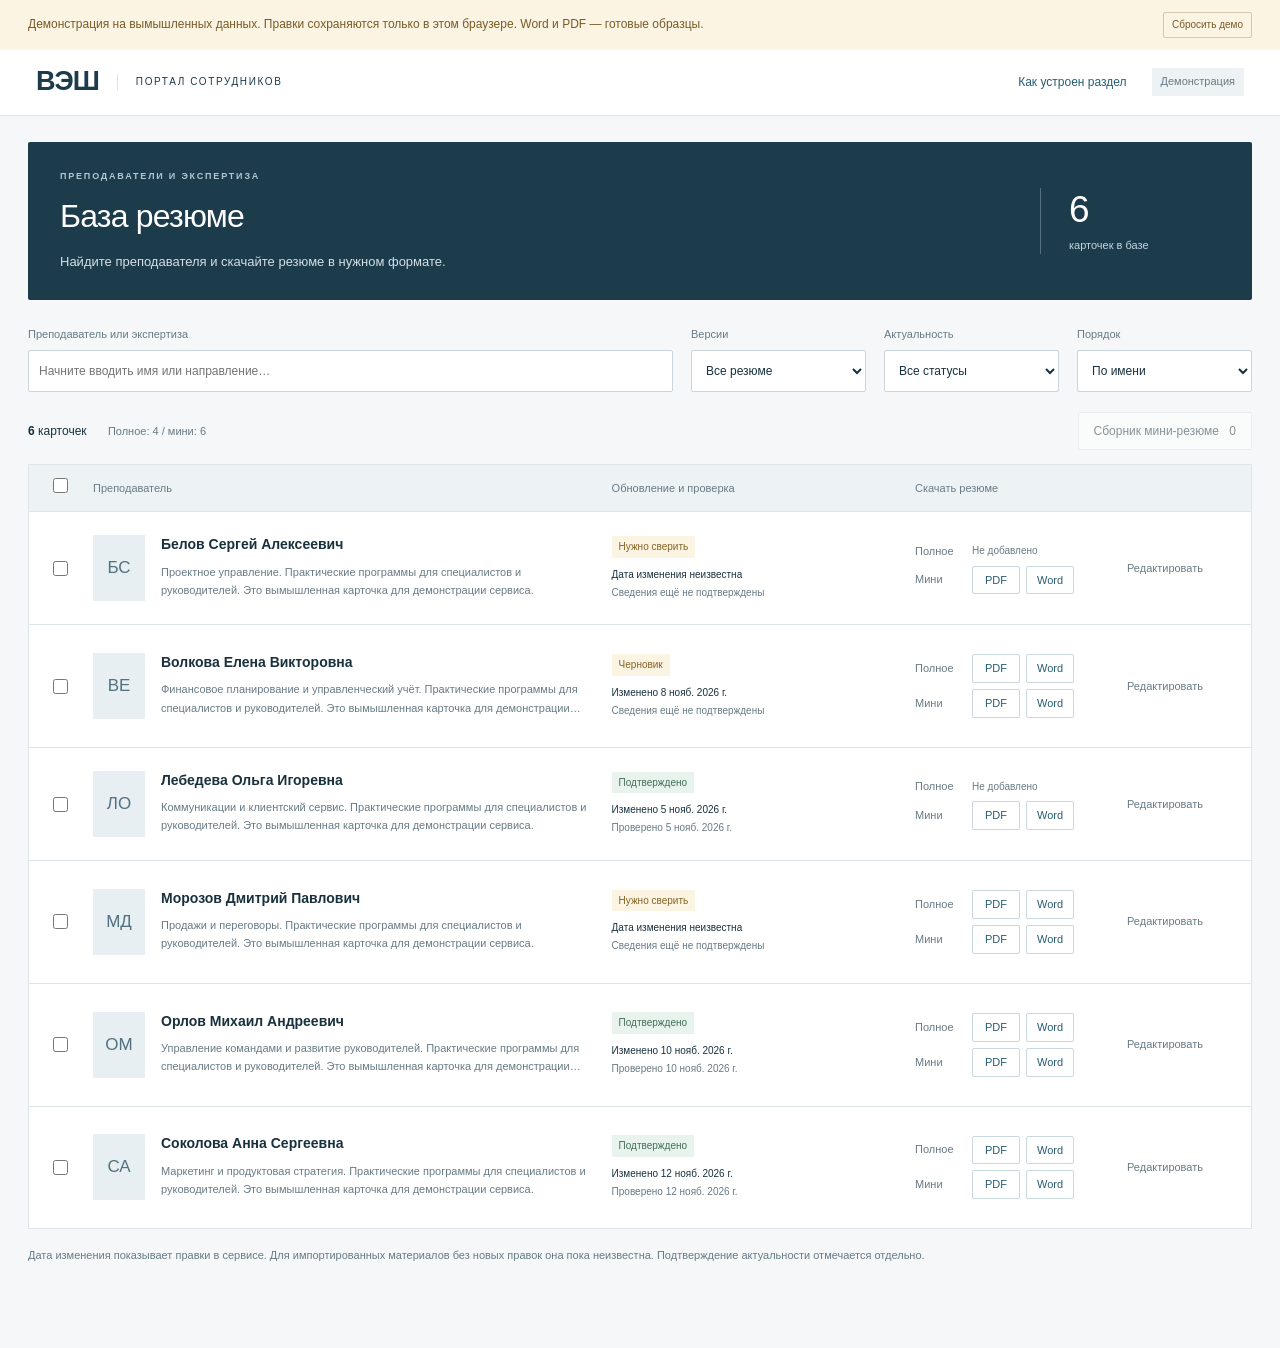
==== index.html @ 2269c36e "Добавить демонстрацию базы резюме ВЭШ" ====
<!doctype html>
<html lang="ru"><head><meta charset="utf-8"><meta name="viewport" content="width=device-width,initial-scale=1">
<title>Резюме преподавателей — ВЭШ</title>
<link rel="stylesheet" href="./assets/resumes.css">
<meta name="csrf-token" content="01032acf2bc275210b47a0bef09933449a57f5d54d9cf438"><script src="./assets/demo-data.js"></script><script src="./assets/demo.js"></script></head>
<body><header class="portal-bar"><a href="./index.html" class="brand"><b>ВЭШ</b><span>ПОРТАЛ СОТРУДНИКОВ</span></a><nav><a href="./technical.html">Как устроен раздел</a><span class="local-label">Демонстрация</span></nav></header>

<main class="workspace library-workspace">
<section class="hero"><div><p class="eyebrow">ПРЕПОДАВАТЕЛИ И ЭКСПЕРТИЗА</p><h1>База резюме</h1><p>Найдите преподавателя и скачайте резюме в нужном формате.</p></div><div class="hero-side"><strong id="total">—</strong><span>карточек в базе</span></div></section>
<div id="notice" class="notice" role="status" aria-live="polite" hidden></div>
<div class="library-toolbar"><div class="library-search"><label for="search">Преподаватель или экспертиза</label><input id="search" type="search" placeholder="Начните вводить имя или направление…"></div><label>Версии<select id="version-filter"><option value="all">Все резюме</option><option value="full">Есть полное</option><option value="mini">Есть мини-резюме</option><option value="mini-only">Только мини-резюме</option></select></label><label>Актуальность<select id="status-filter"><option value="all">Все статусы</option><option value="approved">Подтверждены</option><option value="review">Нужно сверить</option><option value="draft">Черновики</option></select></label><label>Порядок<select id="sort"><option value="name">По имени</option><option value="updated">По обновлению</option></select></label></div>
<div class="library-summary"><div><strong id="found">—</strong> карточек <span class="muted">Полное: <span id="full-count">—</span> / мини: <span id="mini-count">—</span></span></div><button id="collection" class="secondary" disabled>Сборник мини-резюме <span id="selection-count">0</span></button></div>
<div class="library-table"><div class="library-row library-table-head"><label><input id="select-all" type="checkbox" aria-label="Выбрать найденные мини-резюме"></label><span>Преподаватель</span><span>Обновление и проверка</span><span>Скачать резюме</span><span></span></div><div id="people" aria-label="База резюме"><p class="empty">Загружаем базу…</p></div></div>
<p class="library-note">Дата изменения показывает правки в сервисе. Для импортированных материалов без новых правок она пока неизвестна. Подтверждение актуальности отмечается отдельно.</p>
</main>
<dialog id="reader"><div class="dialog-top"><h2 id="reader-title">Резюме</h2><button id="close-reader" class="secondary">Закрыть</button></div><div id="reader-body" class="reader-body"></div></dialog>
<dialog id="download-dialog"><div class="dialog-top"><h2 id="download-title">Документ</h2><button id="close-download" class="secondary">Закрыть</button></div><p id="download-status" class="callout" role="status"></p><div id="download-links" class="download-row"></div><div id="download-pages" class="download-pages"></div></dialog>

<script src="./assets/library.js" defer></script></body></html>
---- assets/resumes.css ----
:root{--ink:#18313d;--dark:#1c3b4b;--muted:#687b85;--line:#dde5e9;--blue:#edf4f7;--red:#9b514d;--yellow:#9a7027}*{box-sizing:border-box}body{margin:0;background:#f5f7f8;color:var(--ink);font-family:Inter,-apple-system,BlinkMacSystemFont,"Segoe UI",sans-serif;font-size:13px;line-height:1.55}button,input,select,textarea{font:inherit}button,a,input,select,textarea{border-radius:2px}a{color:#285c74}button{padding:10px 15px;border:1px solid var(--dark);background:var(--dark);color:#fff;cursor:pointer;line-height:1.35}button:hover{filter:brightness(.95)}button:disabled{opacity:.5;cursor:default}.secondary{background:#fff;color:var(--ink);border-color:var(--line)}.quiet{background:none;color:var(--muted);border-color:transparent;padding:7px}.danger{color:var(--red)}input,select,textarea{background:#fff;border:1px solid #cbd6dc;color:var(--ink);padding:9px 10px;width:100%}textarea{resize:vertical;line-height:1.65;min-height:90px}input[type=checkbox]{width:15px;height:15px;margin:0;accent-color:var(--dark)}button:focus-visible,a:focus-visible,input:focus-visible,select:focus-visible,textarea:focus-visible,summary:focus-visible{outline:2px solid #598ba3;outline-offset:3px}[hidden]{display:none!important}.muted{color:var(--muted)}.sr-only{position:absolute;width:1px;height:1px;overflow:hidden;clip:rect(0,0,0,0)}.portal-bar{height:66px;display:flex;align-items:center;justify-content:space-between;padding:0 36px;background:#fff;border-bottom:1px solid var(--line)}.brand{display:flex;align-items:center;gap:18px;text-decoration:none;color:var(--dark)}.brand b{font-size:27px;letter-spacing:-1px}.brand span{font-size:10px;letter-spacing:1.6px;border-left:1px solid var(--line);padding-left:18px}.portal-bar nav{display:flex;align-items:center;gap:25px}.portal-bar nav a{text-decoration:none;font-size:12px}.local-label{font-size:11px;color:var(--muted);background:#edf2f4;padding:5px 9px}.workspace{max-width:1800px;margin:26px auto;padding:0 28px 40px}.hero{display:flex;justify-content:space-between;align-items:center;background:var(--dark);color:#fff;padding:28px 32px;border-radius:2px}.eyebrow{font-size:9px;font-weight:600;letter-spacing:1.8px;margin:0 0 9px;color:var(--muted)}.hero .eyebrow{color:#b2c7d1}.hero h1{font-size:32px;letter-spacing:-.8px;font-weight:500;margin:0}.hero p:not(.eyebrow){color:#d3e0e6;margin:10px 0 0;font-size:13px}.hero-side{border-left:1px solid #56707d;padding-left:28px;display:flex;flex-direction:column;min-width:180px}.hero-side strong{font-size:37px;font-weight:400;line-height:1.2}.hero-side span{font-size:11px;color:#c3d6df;margin-top:4px}.workspace-tools{display:flex;justify-content:space-between;align-items:center;gap:20px;padding:18px 0}.workspace-tools p{margin:0;font-size:11px}.workspace-tools .muted{margin-left:14px}.dot{display:inline-block;width:6px;height:6px;background:#729b88;border-radius:50%;margin-right:7px}.workspace-tools button{font-size:12px}.workspace-tools button span{margin-left:9px;background:#eaf0f3;padding:1px 7px}.studio{display:grid;grid-template-columns:280px minmax(380px,1fr) minmax(300px,.85fr);border:1px solid var(--line);background:#fff;min-height:720px;align-items:start}.catalog{border-right:1px solid var(--line);position:sticky;top:0;max-height:calc(100vh - 25px);overflow:auto}.catalog-controls{padding:16px;border-bottom:1px solid var(--line);background:#fff;position:sticky;top:0;z-index:1}.catalog input[type=search]{background:#f6f8f9}.filter-line{display:flex;gap:8px;align-items:center;margin:10px 0}.filter-line select{border:0;background:#fff;padding:5px 0;font-size:11px}.filter-line span{font-size:10px}.select-all{display:flex;gap:8px;align-items:center;color:var(--muted);font-size:10px;padding-top:5px}.person{display:flex;align-items:center;gap:9px;padding:13px 12px;border-bottom:1px solid #edf1f3;position:relative}.person.active{background:#edf4f7;box-shadow:inset 3px 0 var(--dark)}.person>input{flex-shrink:0}.person button{padding:0;border:0;background:none;text-align:left;color:var(--ink);display:flex;gap:10px;flex:1;min-width:0}.avatar{width:36px;height:44px;object-fit:cover;flex-shrink:0;background:#e5edf0}.initials{display:grid;place-items:center;font-size:12px;color:#728e9d}.person-copy{min-width:0}.person-name{display:block;font-size:12px;font-weight:600;line-height:1.45}.person-status{font-size:9px;color:var(--yellow);display:block;margin-top:3px}.person-status.approved{color:#547c67}.person-hint{font-size:9px;color:var(--muted);display:block}.unmatched{font-size:11px;padding:14px;color:var(--muted)}.unmatched a{display:block;overflow-wrap:anywhere;margin:9px 0}.editor{padding:25px 24px 30px;min-width:0}.profile-heading{display:flex;gap:15px;align-items:center}.profile-heading .avatar{width:51px;height:65px}.profile-heading h2{font-size:20px;font-weight:500;line-height:1.35;margin:0 0 6px;letter-spacing:-.3px}.status{display:inline-block;background:#fcf4e2;color:#866225;font-size:10px;padding:3px 7px}.status.approved{background:#e9f3ee;color:#426e56}.revision-label{font-size:10px;color:var(--muted);margin-left:8px}.tabs{display:flex;border-bottom:1px solid var(--line);margin:22px -24px 18px;padding:0 24px;gap:15px;overflow:auto}.tab{background:none;border:0;color:var(--muted);padding:10px 0;font-size:11px;white-space:nowrap;border-bottom:2px solid transparent;border-radius:0}.tab.active{color:var(--dark);border-color:var(--dark);font-weight:600}.field{display:block;margin-bottom:17px}.field>span{display:block;font-weight:500;font-size:11px;margin-bottom:6px}.field>small{font-size:10px;color:var(--muted);display:block;margin-top:5px}.section-editor{border-top:1px solid var(--line);padding-top:17px;margin-top:23px}.section-top{display:flex;gap:8px;align-items:center;margin-bottom:10px}.section-top input{font-weight:600;font-size:11px;background:#f6f8f9;flex:1;min-width:0}.section-top button{font-size:14px;padding:5px}.timeline-row{display:grid;grid-template-columns:90px minmax(0,1fr) 25px;gap:7px;margin-bottom:7px}.timeline-row textarea{min-height:65px;font-size:11px}.timeline-row input{height:36px;font-size:11px}.timeline-row button{padding:4px;font-size:14px;align-self:start}.small-button{font-size:10px;padding:7px 9px}.section-actions{display:flex;gap:8px;margin-top:12px}.editor-actions{position:sticky;bottom:0;background:#fff;padding:14px 0 0;border-top:1px solid var(--line);margin-top:22px;z-index:2}.action-row{display:flex;flex-wrap:wrap;gap:7px}.action-row button{font-size:11px;padding:9px 10px}.save-state{font-size:10px;color:var(--muted);min-height:22px}.render-actions{display:flex;gap:7px;margin-top:10px}.render-actions button{font-size:10px;flex:1}.callout{padding:12px 14px;background:var(--blue);font-size:11px;color:#496371;margin:12px 0 17px}.callout.warning{background:#fcf7e9;color:#816433}.quick-add{background:#f5f8fa;padding:12px;margin:16px 0}.quick-add summary{cursor:pointer;font-size:11px;font-weight:600}.quick-add textarea{margin:10px 0;min-height:80px}.quick-add select{margin-bottom:8px;font-size:11px}.source-row,.history-row{border-bottom:1px solid var(--line);padding:13px 0}.source-row h3{font-size:11px;font-weight:500;overflow-wrap:anywhere;margin:0 0 5px}.source-row p,.history-row p{font-size:10px;color:var(--muted);margin:5px 0}.source-row a{font-size:10px;margin-right:12px}.source-row button{font-size:10px;padding:6px 8px}.history-row strong{font-size:12px}.preview{background:#eef2f4;border-left:1px solid var(--line);min-height:720px;position:sticky;top:0;max-height:100vh;overflow:auto;min-width:0}.preview-heading{padding:22px 20px 12px;display:flex;justify-content:space-between;align-items:center}.preview-heading h2{font-size:17px;font-weight:500;margin:0}.preview-heading .eyebrow{font-size:8px}.preview-heading span{font-size:10px}.preview-state{padding:30px 24px;color:var(--muted);font-size:12px;max-width:370px;margin:auto;text-align:center}.preview-state.ready{padding:5px 20px 10px;text-align:left;max-width:none;font-size:10px}.pages{padding:0 16px 24px}.pages figure{margin:13px 0 22px}.pages img{display:block;width:100%;height:auto;box-shadow:0 2px 8px #18313d15;background:#fff}.pages figcaption{font-size:9px;text-align:center;color:var(--muted);margin-top:8px}.download-row{display:flex;gap:7px;padding:6px 20px}.download-row a{font-size:11px;padding:8px 13px;background:#fff;border:1px solid #c9d6dd;text-decoration:none}.notice{margin-top:15px;background:#e8f3ec;color:#365f47;padding:12px 17px;border:1px solid #c8dfd1}.notice.error{background:#fbefed;color:#824540;border-color:#e7cac6}.empty{padding:45px 24px;color:var(--muted);text-align:center}.technical{max-width:1000px;margin:30px auto;padding:0 28px 60px}.technical h1{font-size:30px;font-weight:500;margin:20px 0}.technical h2{font-size:20px;font-weight:500}.technical .intro{font-size:15px;background:#eaf3f8;padding:22px}.technical details{background:#fff;border:1px solid var(--line);margin:10px 0;padding:15px 18px}.technical summary{cursor:pointer;font-weight:500}.technical details p,.technical details li{font-size:13px}.technical code{background:#eef2f4;padding:2px 4px;font-size:11px;overflow-wrap:anywhere}.technical pre{white-space:pre-wrap;overflow-wrap:anywhere}.technical .links{display:flex;flex-wrap:wrap;gap:18px;margin:20px 0}.technical li{margin:8px 0}dialog{max-width:1100px;width:90vw;border:1px solid var(--line);padding:24px;max-height:90vh;color:var(--ink)}dialog::backdrop{background:#102c3d99}.dialog-top{display:flex;justify-content:space-between;align-items:center;gap:15px}.dialog-top h2{font-weight:500;font-size:22px;margin:0}.compare{display:grid;grid-template-columns:1fr 1fr;gap:20px;margin:20px 0}.compare pre{white-space:pre-wrap;font:12px/1.65 Inter,Arial,sans-serif;max-height:45vh;overflow:auto;background:#f5f7f8;padding:15px}.compare h3{font-size:12px}.busy{animation:pulse 1.5s infinite}@keyframes pulse{50%{opacity:.5}}@media(min-width:1700px){.studio{grid-template-columns:310px minmax(550px,1fr) minmax(420px,.9fr)}}@media(max-width:1200px){.studio{grid-template-columns:240px minmax(400px,1fr)}.preview{grid-column:2;position:static;max-height:none;border-top:1px solid var(--line)}.catalog{grid-row:1/3}.workspace{padding:0 18px}.editor{padding:22px}.tabs{margin-left:-22px;margin-right:-22px;padding:0 22px}}@media(max-width:720px){.portal-bar{height:auto;min-height:62px;padding:12px 18px;gap:12px}.brand span{display:none}.portal-bar nav{gap:12px}.local-label{display:none}.workspace{margin-top:16px;padding:0 12px}.hero{padding:23px}.hero h1{font-size:27px}.hero-side{display:none}.hero p:not(.eyebrow){font-size:12px}.workspace-tools{align-items:flex-start}.workspace-tools p{font-size:10px;max-width:170px}.workspace-tools .muted{display:block;margin:4px 0}.studio{display:flex;flex-direction:column}.catalog{width:100%;position:static;max-height:310px;border-right:0;border-bottom:1px solid var(--line)}.catalog-controls{padding:12px}.people{display:grid;grid-template-columns:1fr 1fr}.person{padding:10px 8px;gap:7px}.person .avatar{display:none}.person-name{font-size:10px}.editor,.preview{width:100%;min-height:0}.editor{padding:20px 16px}.tabs{padding:0 16px;margin-left:-16px;margin-right:-16px}.profile-heading h2{font-size:18px}.compare{grid-template-columns:1fr}.timeline-row{grid-template-columns:76px minmax(0,1fr) 22px}.preview{border-left:0}.technical{padding:0 18px 35px}.technical h1{font-size:25px}}@media(prefers-reduced-motion:reduce){.busy{animation:none}}
.back-link{display:inline-block;margin:0 0 16px;text-decoration:none;font-size:12px}.section-editor>[data-add-row]{margin-bottom:10px}.library-workspace{max-width:1500px}.library-toolbar{display:grid;grid-template-columns:minmax(260px,1fr) 175px 175px 175px;gap:18px;margin:26px 0 20px}.library-toolbar label{font-size:11px;color:var(--muted);display:block}.library-toolbar input,.library-toolbar select{display:block;margin-top:7px;height:42px;font-size:12px}.library-summary{display:flex;align-items:center;justify-content:space-between;gap:16px;margin-bottom:14px;font-size:12px}.library-summary .muted{margin-left:18px;font-size:11px}.library-summary button{font-size:12px}.library-summary button span{margin-left:7px}.library-table{border:1px solid var(--line);background:#fff}.library-row{display:grid;grid-template-columns:18px minmax(270px,1.5fr) minmax(180px,.85fr) 190px 100px;gap:22px;align-items:center;padding:23px 24px;border-bottom:1px solid var(--line)}.library-row:last-child{border-bottom:0}.library-table-head{padding-top:13px;padding-bottom:13px;background:#edf2f4;color:var(--muted);font-size:11px}.library-person{display:flex;align-items:flex-start;gap:16px;min-width:0}.library-person .avatar{width:52px;height:66px}.library-person .initials{font-size:17px;background:#e8eff2;color:#527181}.person-title{font-size:14px;color:var(--ink);font-weight:600;background:none;border:0;padding:0;text-align:left}.person-title:hover{color:#35677e;text-decoration:underline}.expertise{font-size:11px;color:var(--muted);line-height:1.65;margin:7px 0 0;display:-webkit-box;-webkit-line-clamp:2;-webkit-box-orient:vertical;overflow:hidden}.freshness strong,.freshness small{display:block;font-size:10px;font-weight:400;line-height:1.6}.freshness strong{margin-top:9px;color:var(--ink)}.freshness small{color:var(--muted);margin-top:2px}.format-line{display:flex;align-items:center;gap:6px;margin:6px 0}.format-line>span{width:51px;font-size:11px;color:var(--muted)}.format-line>small{font-size:10px;color:var(--muted)}.format-button{font-size:11px;background:#fff;border-color:#cad8df;color:#285c74;padding:6px 8px;min-width:48px}.edit-link{color:var(--muted);font-size:11px;text-decoration:none}.edit-link:hover{text-decoration:underline}.library-note{font-size:11px;line-height:1.75;color:var(--muted);margin:17px 0}.reader-body{max-width:800px;margin:24px auto}.reader-body p{white-space:pre-wrap;line-height:1.8}.reader-body h3{font-size:13px;color:var(--red);margin:26px 0 12px}.read-period{display:grid;grid-template-columns:120px 1fr;gap:15px;background:#f2f5f6;margin-bottom:4px;padding:12px;font-size:12px}.read-period p{margin:0}.download-pages{max-width:680px;margin:20px auto}.download-pages img{width:100%;display:block;border:1px solid var(--line);margin-bottom:16px}.demo-banner{padding:12px 28px;background:#fcf4e2;color:#775b28;font-size:12px;display:flex;justify-content:space-between;gap:16px;align-items:center}.demo-banner button{background:none;color:inherit;border-color:#d6c8aa;font-size:10px;padding:5px 8px;flex-shrink:0}
@media(max-width:1150px){.library-toolbar{grid-template-columns:minmax(220px,1fr) 150px 150px 150px;gap:12px}.library-row{grid-template-columns:18px minmax(200px,1.4fr) minmax(155px,1fr) 170px;gap:15px;padding:20px}.library-row .edit-link{grid-column:2;justify-self:start;margin-top:-8px}.library-table-head>span:last-child{display:none}.library-person .avatar{width:40px;height:52px}.library-person{gap:12px}}
@media(max-width:800px){.library-toolbar{grid-template-columns:1fr 1fr 1fr}.library-search{grid-column:1/-1}.library-row{grid-template-columns:18px minmax(150px,1fr) 180px;gap:12px}.library-table-head{display:none}.library-person{grid-column:2/-1}.freshness{grid-column:2}.file-options{grid-column:3}.library-row .edit-link{grid-column:2/-1;margin:0}.library-summary .muted{display:block;margin:4px 0 0}.person-title{font-size:14px}.library-person .avatar{width:45px;height:56px}.library-note{font-size:10px}}
@media(max-width:480px){.library-toolbar{grid-template-columns:1fr 1fr}.library-toolbar>label:last-child{grid-column:1/-1}.library-row{grid-template-columns:16px minmax(130px,1fr);padding:17px 13px}.library-person{grid-column:2}.freshness{grid-column:2}.file-options{grid-column:2;display:flex;flex-direction:column}.library-summary{align-items:flex-start}.library-summary button{max-width:160px;font-size:10px}.demo-banner{padding:10px 14px;font-size:10px}.read-period{grid-template-columns:80px 1fr}}
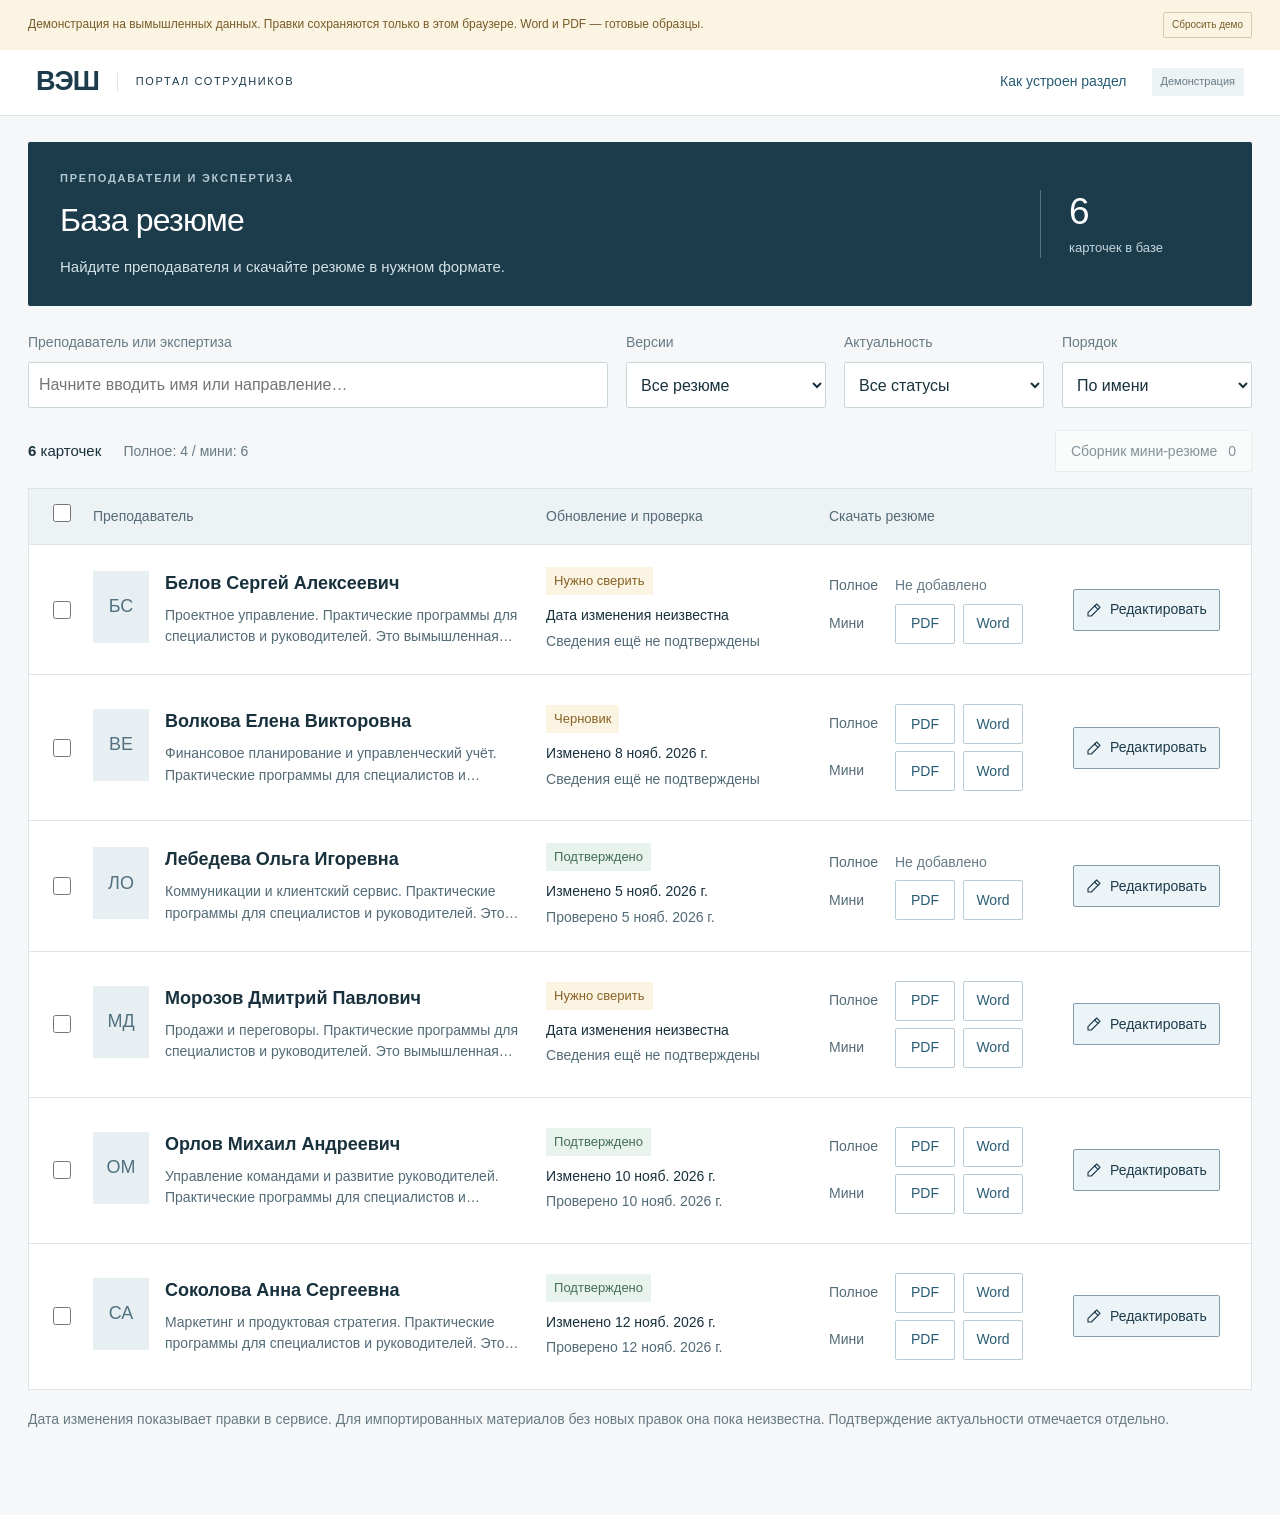
==== commit 4a16f00f: "Обновить демо: автоматическая дата и выбор разделов" ====
--- a/index.html
+++ b/index.html
@@ -1,19 +1,19 @@
 <!doctype html>
 <html lang="ru"><head><meta charset="utf-8"><meta name="viewport" content="width=device-width,initial-scale=1">
 <title>Резюме преподавателей — ВЭШ</title>
-<link rel="stylesheet" href="./assets/resumes.css">
-<meta name="csrf-token" content="01032acf2bc275210b47a0bef09933449a57f5d54d9cf438"><script src="./assets/demo-data.js"></script><script src="./assets/demo.js"></script></head>
-<body><header class="portal-bar"><a href="./index.html" class="brand"><b>ВЭШ</b><span>ПОРТАЛ СОТРУДНИКОВ</span></a><nav><a href="./technical.html">Как устроен раздел</a><span class="local-label">Демонстрация</span></nav></header>
+<link rel="stylesheet" href="./assets/resumes.css?v=20261117-1">
+<script src="./assets/demo-data.js"></script><script src="./assets/demo.js?v=20261117-1"></script></head>
+<body class="resume-library" data-can-edit="true"><header class="portal-bar"><a href="./index.html" class="brand"><b>ВЭШ</b><span>ПОРТАЛ СОТРУДНИКОВ</span></a><nav><a href="./technical.html">Как устроен раздел</a><span class="local-label">Демонстрация</span></nav></header>
 
-<main class="workspace library-workspace">
+<main class="workspace library-workspace can-edit">
 <section class="hero"><div><p class="eyebrow">ПРЕПОДАВАТЕЛИ И ЭКСПЕРТИЗА</p><h1>База резюме</h1><p>Найдите преподавателя и скачайте резюме в нужном формате.</p></div><div class="hero-side"><strong id="total">—</strong><span>карточек в базе</span></div></section>
 <div id="notice" class="notice" role="status" aria-live="polite" hidden></div>
 <div class="library-toolbar"><div class="library-search"><label for="search">Преподаватель или экспертиза</label><input id="search" type="search" placeholder="Начните вводить имя или направление…"></div><label>Версии<select id="version-filter"><option value="all">Все резюме</option><option value="full">Есть полное</option><option value="mini">Есть мини-резюме</option><option value="mini-only">Только мини-резюме</option></select></label><label>Актуальность<select id="status-filter"><option value="all">Все статусы</option><option value="approved">Подтверждены</option><option value="review">Нужно сверить</option><option value="draft">Черновики</option></select></label><label>Порядок<select id="sort"><option value="name">По имени</option><option value="updated">По обновлению</option></select></label></div>
-<div class="library-summary"><div><strong id="found">—</strong> карточек <span class="muted">Полное: <span id="full-count">—</span> / мини: <span id="mini-count">—</span></span></div><button id="collection" class="secondary" disabled>Сборник мини-резюме <span id="selection-count">0</span></button></div>
+<div class="library-summary"><div><strong id="found">—</strong> карточек <span class="muted">Полное: <span id="full-count">—</span> / мини: <span id="mini-count">—</span></span></div><div class="library-actions"><a class="new-profile-link server-only" href="./editor.html?new=1">+ Новый преподаватель</a><button id="collection" class="secondary" disabled>Сборник мини-резюме <span id="selection-count">0</span></button></div></div>
 <div class="library-table"><div class="library-row library-table-head"><label><input id="select-all" type="checkbox" aria-label="Выбрать найденные мини-резюме"></label><span>Преподаватель</span><span>Обновление и проверка</span><span>Скачать резюме</span><span></span></div><div id="people" aria-label="База резюме"><p class="empty">Загружаем базу…</p></div></div>
 <p class="library-note">Дата изменения показывает правки в сервисе. Для импортированных материалов без новых правок она пока неизвестна. Подтверждение актуальности отмечается отдельно.</p>
 </main>
 <dialog id="reader"><div class="dialog-top"><h2 id="reader-title">Резюме</h2><button id="close-reader" class="secondary">Закрыть</button></div><div id="reader-body" class="reader-body"></div></dialog>
 <dialog id="download-dialog"><div class="dialog-top"><h2 id="download-title">Документ</h2><button id="close-download" class="secondary">Закрыть</button></div><p id="download-status" class="callout" role="status"></p><div id="download-links" class="download-row"></div><div id="download-pages" class="download-pages"></div></dialog>
 
-<script src="./assets/library.js" defer></script></body></html>+<script src="./assets/library.js?v=20261117-1" defer></script></body></html>
--- a/assets/resumes.css
+++ b/assets/resumes.css
@@ -1,5 +1,112 @@
+@font-face{font-family:Inter;src:url('/assets/brand/inter-variable.woff2?v=20261106') format('woff2');font-style:normal;font-weight:100 900;font-display:swap}
 :root{--ink:#18313d;--dark:#1c3b4b;--muted:#687b85;--line:#dde5e9;--blue:#edf4f7;--red:#9b514d;--yellow:#9a7027}*{box-sizing:border-box}body{margin:0;background:#f5f7f8;color:var(--ink);font-family:Inter,-apple-system,BlinkMacSystemFont,"Segoe UI",sans-serif;font-size:13px;line-height:1.55}button,input,select,textarea{font:inherit}button,a,input,select,textarea{border-radius:2px}a{color:#285c74}button{padding:10px 15px;border:1px solid var(--dark);background:var(--dark);color:#fff;cursor:pointer;line-height:1.35}button:hover{filter:brightness(.95)}button:disabled{opacity:.5;cursor:default}.secondary{background:#fff;color:var(--ink);border-color:var(--line)}.quiet{background:none;color:var(--muted);border-color:transparent;padding:7px}.danger{color:var(--red)}input,select,textarea{background:#fff;border:1px solid #cbd6dc;color:var(--ink);padding:9px 10px;width:100%}textarea{resize:vertical;line-height:1.65;min-height:90px}input[type=checkbox]{width:15px;height:15px;margin:0;accent-color:var(--dark)}button:focus-visible,a:focus-visible,input:focus-visible,select:focus-visible,textarea:focus-visible,summary:focus-visible{outline:2px solid #598ba3;outline-offset:3px}[hidden]{display:none!important}.muted{color:var(--muted)}.sr-only{position:absolute;width:1px;height:1px;overflow:hidden;clip:rect(0,0,0,0)}.portal-bar{height:66px;display:flex;align-items:center;justify-content:space-between;padding:0 36px;background:#fff;border-bottom:1px solid var(--line)}.brand{display:flex;align-items:center;gap:18px;text-decoration:none;color:var(--dark)}.brand b{font-size:27px;letter-spacing:-1px}.brand span{font-size:10px;letter-spacing:1.6px;border-left:1px solid var(--line);padding-left:18px}.portal-bar nav{display:flex;align-items:center;gap:25px}.portal-bar nav a{text-decoration:none;font-size:12px}.local-label{font-size:11px;color:var(--muted);background:#edf2f4;padding:5px 9px}.workspace{max-width:1800px;margin:26px auto;padding:0 28px 40px}.hero{display:flex;justify-content:space-between;align-items:center;background:var(--dark);color:#fff;padding:28px 32px;border-radius:2px}.eyebrow{font-size:9px;font-weight:600;letter-spacing:1.8px;margin:0 0 9px;color:var(--muted)}.hero .eyebrow{color:#b2c7d1}.hero h1{font-size:32px;letter-spacing:-.8px;font-weight:500;margin:0}.hero p:not(.eyebrow){color:#d3e0e6;margin:10px 0 0;font-size:13px}.hero-side{border-left:1px solid #56707d;padding-left:28px;display:flex;flex-direction:column;min-width:180px}.hero-side strong{font-size:37px;font-weight:400;line-height:1.2}.hero-side span{font-size:11px;color:#c3d6df;margin-top:4px}.workspace-tools{display:flex;justify-content:space-between;align-items:center;gap:20px;padding:18px 0}.workspace-tools p{margin:0;font-size:11px}.workspace-tools .muted{margin-left:14px}.dot{display:inline-block;width:6px;height:6px;background:#729b88;border-radius:50%;margin-right:7px}.workspace-tools button{font-size:12px}.workspace-tools button span{margin-left:9px;background:#eaf0f3;padding:1px 7px}.studio{display:grid;grid-template-columns:280px minmax(380px,1fr) minmax(300px,.85fr);border:1px solid var(--line);background:#fff;min-height:720px;align-items:start}.catalog{border-right:1px solid var(--line);position:sticky;top:0;max-height:calc(100vh - 25px);overflow:auto}.catalog-controls{padding:16px;border-bottom:1px solid var(--line);background:#fff;position:sticky;top:0;z-index:1}.catalog input[type=search]{background:#f6f8f9}.filter-line{display:flex;gap:8px;align-items:center;margin:10px 0}.filter-line select{border:0;background:#fff;padding:5px 0;font-size:11px}.filter-line span{font-size:10px}.select-all{display:flex;gap:8px;align-items:center;color:var(--muted);font-size:10px;padding-top:5px}.person{display:flex;align-items:center;gap:9px;padding:13px 12px;border-bottom:1px solid #edf1f3;position:relative}.person.active{background:#edf4f7;box-shadow:inset 3px 0 var(--dark)}.person>input{flex-shrink:0}.person button{padding:0;border:0;background:none;text-align:left;color:var(--ink);display:flex;gap:10px;flex:1;min-width:0}.avatar{width:36px;height:44px;object-fit:cover;flex-shrink:0;background:#e5edf0}.initials{display:grid;place-items:center;font-size:12px;color:#728e9d}.person-copy{min-width:0}.person-name{display:block;font-size:12px;font-weight:600;line-height:1.45}.person-status{font-size:9px;color:var(--yellow);display:block;margin-top:3px}.person-status.approved{color:#547c67}.person-hint{font-size:9px;color:var(--muted);display:block}.unmatched{font-size:11px;padding:14px;color:var(--muted)}.unmatched a{display:block;overflow-wrap:anywhere;margin:9px 0}.editor{padding:25px 24px 30px;min-width:0}.profile-heading{display:flex;gap:15px;align-items:center}.profile-heading .avatar{width:51px;height:65px}.profile-heading h2{font-size:20px;font-weight:500;line-height:1.35;margin:0 0 6px;letter-spacing:-.3px}.status{display:inline-block;background:#fcf4e2;color:#866225;font-size:10px;padding:3px 7px}.status.approved{background:#e9f3ee;color:#426e56}.revision-label{font-size:10px;color:var(--muted);margin-left:8px}.tabs{display:flex;border-bottom:1px solid var(--line);margin:22px -24px 18px;padding:0 24px;gap:15px;overflow:auto}.tab{background:none;border:0;color:var(--muted);padding:10px 0;font-size:11px;white-space:nowrap;border-bottom:2px solid transparent;border-radius:0}.tab.active{color:var(--dark);border-color:var(--dark);font-weight:600}.field{display:block;margin-bottom:17px}.field>span{display:block;font-weight:500;font-size:11px;margin-bottom:6px}.field>small{font-size:10px;color:var(--muted);display:block;margin-top:5px}.section-editor{border-top:1px solid var(--line);padding-top:17px;margin-top:23px}.section-top{display:flex;gap:8px;align-items:center;margin-bottom:10px}.section-top input{font-weight:600;font-size:11px;background:#f6f8f9;flex:1;min-width:0}.section-top button{font-size:14px;padding:5px}.timeline-row{display:grid;grid-template-columns:90px minmax(0,1fr) 25px;gap:7px;margin-bottom:7px}.timeline-row textarea{min-height:65px;font-size:11px}.timeline-row input{height:36px;font-size:11px}.timeline-row button{padding:4px;font-size:14px;align-self:start}.small-button{font-size:10px;padding:7px 9px}.section-actions{display:flex;gap:8px;margin-top:12px}.editor-actions{position:sticky;bottom:0;background:#fff;padding:14px 0 0;border-top:1px solid var(--line);margin-top:22px;z-index:2}.action-row{display:flex;flex-wrap:wrap;gap:7px}.action-row button{font-size:11px;padding:9px 10px}.save-state{font-size:10px;color:var(--muted);min-height:22px}.render-actions{display:flex;gap:7px;margin-top:10px}.render-actions button{font-size:10px;flex:1}.callout{padding:12px 14px;background:var(--blue);font-size:11px;color:#496371;margin:12px 0 17px}.callout.warning{background:#fcf7e9;color:#816433}.quick-add{background:#f5f8fa;padding:12px;margin:16px 0}.quick-add summary{cursor:pointer;font-size:11px;font-weight:600}.quick-add textarea{margin:10px 0;min-height:80px}.quick-add select{margin-bottom:8px;font-size:11px}.source-row,.history-row{border-bottom:1px solid var(--line);padding:13px 0}.source-row h3{font-size:11px;font-weight:500;overflow-wrap:anywhere;margin:0 0 5px}.source-row p,.history-row p{font-size:10px;color:var(--muted);margin:5px 0}.source-row a{font-size:10px;margin-right:12px}.source-row button{font-size:10px;padding:6px 8px}.history-row strong{font-size:12px}.preview{background:#eef2f4;border-left:1px solid var(--line);min-height:720px;position:sticky;top:0;max-height:100vh;overflow:auto;min-width:0}.preview-heading{padding:22px 20px 12px;display:flex;justify-content:space-between;align-items:center}.preview-heading h2{font-size:17px;font-weight:500;margin:0}.preview-heading .eyebrow{font-size:8px}.preview-heading span{font-size:10px}.preview-state{padding:30px 24px;color:var(--muted);font-size:12px;max-width:370px;margin:auto;text-align:center}.preview-state.ready{padding:5px 20px 10px;text-align:left;max-width:none;font-size:10px}.pages{padding:0 16px 24px}.pages figure{margin:13px 0 22px}.pages img{display:block;width:100%;height:auto;box-shadow:0 2px 8px #18313d15;background:#fff}.pages figcaption{font-size:9px;text-align:center;color:var(--muted);margin-top:8px}.download-row{display:flex;gap:7px;padding:6px 20px}.download-row a{font-size:11px;padding:8px 13px;background:#fff;border:1px solid #c9d6dd;text-decoration:none}.notice{margin-top:15px;background:#e8f3ec;color:#365f47;padding:12px 17px;border:1px solid #c8dfd1}.notice.error{background:#fbefed;color:#824540;border-color:#e7cac6}.empty{padding:45px 24px;color:var(--muted);text-align:center}.technical{max-width:1000px;margin:30px auto;padding:0 28px 60px}.technical h1{font-size:30px;font-weight:500;margin:20px 0}.technical h2{font-size:20px;font-weight:500}.technical .intro{font-size:15px;background:#eaf3f8;padding:22px}.technical details{background:#fff;border:1px solid var(--line);margin:10px 0;padding:15px 18px}.technical summary{cursor:pointer;font-weight:500}.technical details p,.technical details li{font-size:13px}.technical code{background:#eef2f4;padding:2px 4px;font-size:11px;overflow-wrap:anywhere}.technical pre{white-space:pre-wrap;overflow-wrap:anywhere}.technical .links{display:flex;flex-wrap:wrap;gap:18px;margin:20px 0}.technical li{margin:8px 0}dialog{max-width:1100px;width:90vw;border:1px solid var(--line);padding:24px;max-height:90vh;color:var(--ink)}dialog::backdrop{background:#102c3d99}.dialog-top{display:flex;justify-content:space-between;align-items:center;gap:15px}.dialog-top h2{font-weight:500;font-size:22px;margin:0}.compare{display:grid;grid-template-columns:1fr 1fr;gap:20px;margin:20px 0}.compare pre{white-space:pre-wrap;font:12px/1.65 Inter,Arial,sans-serif;max-height:45vh;overflow:auto;background:#f5f7f8;padding:15px}.compare h3{font-size:12px}.busy{animation:pulse 1.5s infinite}@keyframes pulse{50%{opacity:.5}}@media(min-width:1700px){.studio{grid-template-columns:310px minmax(550px,1fr) minmax(420px,.9fr)}}@media(max-width:1200px){.studio{grid-template-columns:240px minmax(400px,1fr)}.preview{grid-column:2;position:static;max-height:none;border-top:1px solid var(--line)}.catalog{grid-row:1/3}.workspace{padding:0 18px}.editor{padding:22px}.tabs{margin-left:-22px;margin-right:-22px;padding:0 22px}}@media(max-width:720px){.portal-bar{height:auto;min-height:62px;padding:12px 18px;gap:12px}.brand span{display:none}.portal-bar nav{gap:12px}.local-label{display:none}.workspace{margin-top:16px;padding:0 12px}.hero{padding:23px}.hero h1{font-size:27px}.hero-side{display:none}.hero p:not(.eyebrow){font-size:12px}.workspace-tools{align-items:flex-start}.workspace-tools p{font-size:10px;max-width:170px}.workspace-tools .muted{display:block;margin:4px 0}.studio{display:flex;flex-direction:column}.catalog{width:100%;position:static;max-height:310px;border-right:0;border-bottom:1px solid var(--line)}.catalog-controls{padding:12px}.people{display:grid;grid-template-columns:1fr 1fr}.person{padding:10px 8px;gap:7px}.person .avatar{display:none}.person-name{font-size:10px}.editor,.preview{width:100%;min-height:0}.editor{padding:20px 16px}.tabs{padding:0 16px;margin-left:-16px;margin-right:-16px}.profile-heading h2{font-size:18px}.compare{grid-template-columns:1fr}.timeline-row{grid-template-columns:76px minmax(0,1fr) 22px}.preview{border-left:0}.technical{padding:0 18px 35px}.technical h1{font-size:25px}}@media(prefers-reduced-motion:reduce){.busy{animation:none}}
-.back-link{display:inline-block;margin:0 0 16px;text-decoration:none;font-size:12px}.section-editor>[data-add-row]{margin-bottom:10px}.library-workspace{max-width:1500px}.library-toolbar{display:grid;grid-template-columns:minmax(260px,1fr) 175px 175px 175px;gap:18px;margin:26px 0 20px}.library-toolbar label{font-size:11px;color:var(--muted);display:block}.library-toolbar input,.library-toolbar select{display:block;margin-top:7px;height:42px;font-size:12px}.library-summary{display:flex;align-items:center;justify-content:space-between;gap:16px;margin-bottom:14px;font-size:12px}.library-summary .muted{margin-left:18px;font-size:11px}.library-summary button{font-size:12px}.library-summary button span{margin-left:7px}.library-table{border:1px solid var(--line);background:#fff}.library-row{display:grid;grid-template-columns:18px minmax(270px,1.5fr) minmax(180px,.85fr) 190px 100px;gap:22px;align-items:center;padding:23px 24px;border-bottom:1px solid var(--line)}.library-row:last-child{border-bottom:0}.library-table-head{padding-top:13px;padding-bottom:13px;background:#edf2f4;color:var(--muted);font-size:11px}.library-person{display:flex;align-items:flex-start;gap:16px;min-width:0}.library-person .avatar{width:52px;height:66px}.library-person .initials{font-size:17px;background:#e8eff2;color:#527181}.person-title{font-size:14px;color:var(--ink);font-weight:600;background:none;border:0;padding:0;text-align:left}.person-title:hover{color:#35677e;text-decoration:underline}.expertise{font-size:11px;color:var(--muted);line-height:1.65;margin:7px 0 0;display:-webkit-box;-webkit-line-clamp:2;-webkit-box-orient:vertical;overflow:hidden}.freshness strong,.freshness small{display:block;font-size:10px;font-weight:400;line-height:1.6}.freshness strong{margin-top:9px;color:var(--ink)}.freshness small{color:var(--muted);margin-top:2px}.format-line{display:flex;align-items:center;gap:6px;margin:6px 0}.format-line>span{width:51px;font-size:11px;color:var(--muted)}.format-line>small{font-size:10px;color:var(--muted)}.format-button{font-size:11px;background:#fff;border-color:#cad8df;color:#285c74;padding:6px 8px;min-width:48px}.edit-link{color:var(--muted);font-size:11px;text-decoration:none}.edit-link:hover{text-decoration:underline}.library-note{font-size:11px;line-height:1.75;color:var(--muted);margin:17px 0}.reader-body{max-width:800px;margin:24px auto}.reader-body p{white-space:pre-wrap;line-height:1.8}.reader-body h3{font-size:13px;color:var(--red);margin:26px 0 12px}.read-period{display:grid;grid-template-columns:120px 1fr;gap:15px;background:#f2f5f6;margin-bottom:4px;padding:12px;font-size:12px}.read-period p{margin:0}.download-pages{max-width:680px;margin:20px auto}.download-pages img{width:100%;display:block;border:1px solid var(--line);margin-bottom:16px}.demo-banner{padding:12px 28px;background:#fcf4e2;color:#775b28;font-size:12px;display:flex;justify-content:space-between;gap:16px;align-items:center}.demo-banner button{background:none;color:inherit;border-color:#d6c8aa;font-size:10px;padding:5px 8px;flex-shrink:0}
-@media(max-width:1150px){.library-toolbar{grid-template-columns:minmax(220px,1fr) 150px 150px 150px;gap:12px}.library-row{grid-template-columns:18px minmax(200px,1.4fr) minmax(155px,1fr) 170px;gap:15px;padding:20px}.library-row .edit-link{grid-column:2;justify-self:start;margin-top:-8px}.library-table-head>span:last-child{display:none}.library-person .avatar{width:40px;height:52px}.library-person{gap:12px}}
-@media(max-width:800px){.library-toolbar{grid-template-columns:1fr 1fr 1fr}.library-search{grid-column:1/-1}.library-row{grid-template-columns:18px minmax(150px,1fr) 180px;gap:12px}.library-table-head{display:none}.library-person{grid-column:2/-1}.freshness{grid-column:2}.file-options{grid-column:3}.library-row .edit-link{grid-column:2/-1;margin:0}.library-summary .muted{display:block;margin:4px 0 0}.person-title{font-size:14px}.library-person .avatar{width:45px;height:56px}.library-note{font-size:10px}}
-@media(max-width:480px){.library-toolbar{grid-template-columns:1fr 1fr}.library-toolbar>label:last-child{grid-column:1/-1}.library-row{grid-template-columns:16px minmax(130px,1fr);padding:17px 13px}.library-person{grid-column:2}.freshness{grid-column:2}.file-options{grid-column:2;display:flex;flex-direction:column}.library-summary{align-items:flex-start}.library-summary button{max-width:160px;font-size:10px}.demo-banner{padding:10px 14px;font-size:10px}.read-period{grid-template-columns:80px 1fr}}
+/* База: размеры согласованы с рабочими таблицами портала. */
+.back-link{display:inline-block;margin:0 0 16px;text-decoration:none;font-size:12px}
+.section-editor>[data-add-row]{margin-bottom:10px}
+.resume-library .portal-bar nav a{font-size:14px}
+.resume-library .brand span{font-size:11px}
+.library-workspace{max-width:1500px;font-size:16px;--library-columns:20px minmax(260px,1.4fr) minmax(210px,.85fr) 224px}
+.library-workspace.can-edit{--library-columns:20px minmax(260px,1.4fr) minmax(210px,.85fr) 224px 154px}
+.library-workspace .hero p:not(.eyebrow){font-size:15px}
+.library-workspace .eyebrow{font-size:11px}
+.library-workspace .hero-side span{font-size:13px}
+.library-workspace input[type=checkbox]{width:18px;height:18px}
+.library-toolbar{display:grid;grid-template-columns:minmax(260px,1fr) 200px 200px 190px;gap:18px;margin:26px 0 22px}
+.library-toolbar label{font-size:14px;font-weight:500;color:var(--muted);display:block;min-width:0}
+.library-toolbar input,.library-toolbar select{display:block;margin-top:8px;height:46px;font-size:16px}
+.library-search{min-width:0}
+.library-summary{display:flex;align-items:center;justify-content:space-between;flex-wrap:wrap;gap:14px;margin-bottom:16px;font-size:15px}
+.library-summary .muted{margin-left:18px;font-size:14px}
+.library-summary button{font-size:14px;min-height:42px;font-weight:500}
+.library-summary button span{margin-left:7px}
+.library-table{border:1px solid var(--line);background:#fff}
+.library-row{display:grid;grid-template-columns:var(--library-columns);gap:20px;align-items:center;padding:22px 24px;border-bottom:1px solid var(--line)}
+.library-row:last-child{border-bottom:0}
+.library-table-head{padding-top:15px;padding-bottom:15px;background:#edf2f4;color:#536b77;font-size:14px;font-weight:500}
+.library-person{display:flex;align-items:flex-start;gap:16px;min-width:0}
+.library-person>div,.freshness,.file-options{min-width:0}
+.library-person .avatar{width:56px;height:72px}
+.library-person .initials{font-size:18px;background:#e8eff2;color:#527181}
+.person-title{font-size:18px;line-height:1.4;color:var(--ink);font-weight:600;background:none;border:0;padding:0;text-align:left;overflow-wrap:anywhere}
+.person-title:hover{color:#35677e;text-decoration:underline}
+.expertise{font-size:14px;color:#536b77;line-height:1.55;margin:8px 0 0;display:-webkit-box;-webkit-line-clamp:2;-webkit-box-orient:vertical;overflow:hidden}
+.library-workspace .status,#reader .status{font-size:13px;font-weight:500;padding:4px 8px}
+.freshness strong,.freshness small{display:block;font-size:14px;font-weight:400;line-height:1.55;overflow-wrap:anywhere}
+.freshness strong{margin-top:10px;color:var(--ink)}
+.freshness small{color:#536b77;margin-top:4px}
+.format-line{display:flex;align-items:center;gap:8px;margin:7px 0}
+.format-line>span{width:58px;flex-shrink:0;font-size:14px;color:#536b77}
+.format-line>small{font-size:14px;color:var(--muted)}
+.format-button{font-size:14px;font-weight:500;background:#fff;border-color:#b8cbd5;color:#285c74;padding:8px 10px;min-width:60px;min-height:40px}
+.edit-link{display:inline-flex;align-items:center;justify-content:center;gap:8px;min-height:42px;padding:10px 12px;border:1px solid #829eac;border-radius:2px;background:#edf4f7;color:var(--dark);font-size:14px;font-weight:500;line-height:1.35;text-decoration:none;white-space:nowrap;justify-self:start}
+.edit-link svg{width:16px;height:16px;flex-shrink:0}
+.edit-link:hover{background:#ddebf2;border-color:var(--dark);text-decoration:none}
+.library-note{font-size:14px;line-height:1.65;color:var(--muted);margin:18px 0}
+#reader,#download-dialog{font-size:16px}
+#reader .dialog-top button,#download-dialog .dialog-top button{font-size:14px;min-height:42px}
+#download-dialog .callout,#download-dialog .download-row a{font-size:14px}
+.reader-body{max-width:800px;margin:24px auto}
+.reader-body p{white-space:pre-wrap;line-height:1.7}
+.reader-body h3{font-size:16px;color:var(--red);margin:26px 0 12px}
+.read-period{display:grid;grid-template-columns:120px minmax(0,1fr);gap:15px;background:#f2f5f6;margin-bottom:4px;padding:12px;font-size:15px}
+.read-period p{margin:0}
+.download-pages{max-width:680px;margin:20px auto}
+.download-pages img{width:100%;display:block;border:1px solid var(--line);margin-bottom:16px}
+.demo-banner{padding:12px 28px;background:#fcf4e2;color:#775b28;font-size:12px;display:flex;justify-content:space-between;gap:16px;align-items:center}
+.demo-banner button{background:none;color:inherit;border-color:#d6c8aa;font-size:10px;padding:5px 8px;flex-shrink:0}
+@media(max-width:1150px){
+ .library-workspace,.library-workspace.can-edit{--library-columns:20px minmax(230px,1.4fr) minmax(200px,1fr) 224px}
+ .library-toolbar{grid-template-columns:1fr 1fr;gap:16px}
+ .library-row{gap:16px;padding:20px}
+ .library-row .edit-link{grid-column:2/-1;margin:0}
+ .library-table-head>span:last-child:empty{display:none}
+ .library-person .avatar{width:48px;height:62px}
+ .library-person{gap:12px}
+}
+@media(max-width:850px){
+ .library-workspace,.library-workspace.can-edit{--library-columns:20px minmax(0,1fr) 224px}
+ .library-row{gap:16px 12px}
+ .library-table-head{display:none}
+ .library-person{grid-column:2/-1}
+ .freshness{grid-column:2}
+ .file-options{grid-column:3}
+ .library-row .edit-link{grid-column:2/-1}
+ .library-summary .muted{display:block;margin:4px 0 0}
+}
+@media(max-width:600px){
+ .library-workspace,.library-workspace.can-edit{--library-columns:20px minmax(0,1fr)}
+ .library-toolbar{grid-template-columns:minmax(0,1fr)}
+ .library-toolbar input,.library-toolbar select{margin-top:6px}
+ .library-row{padding:20px 16px}
+ .library-person,.freshness,.file-options,.library-row .edit-link{grid-column:2}
+ .file-options{display:flex;flex-direction:column;align-items:flex-start}
+ .library-summary{align-items:flex-start}
+ .library-summary button{max-width:100%;font-size:14px}
+ .resume-library .portal-bar{flex-wrap:wrap}
+ .resume-library .portal-bar nav{flex-wrap:wrap;gap:10px 16px}
+ .resume-library .portal-bar nav a{font-size:13px}
+ .library-workspace .hero p:not(.eyebrow){font-size:14px}
+ .demo-banner{padding:10px 14px;font-size:12px}
+ .read-period{grid-template-columns:80px minmax(0,1fr);font-size:14px}
+ #reader,#download-dialog{padding:18px}
+ .dialog-top{align-items:flex-start}
+ .dialog-top h2{font-size:20px;overflow-wrap:anywhere}
+}
+
+/* Создание преподавателя и полный выбор разделов. */
+.library-actions{display:flex;flex-wrap:wrap;gap:12px;align-items:center}
+.new-profile-link{display:inline-flex;align-items:center;justify-content:center;min-height:42px;padding:10px 16px;border:1px solid var(--dark);background:var(--dark);color:#fff;font-size:14px;font-weight:500;text-decoration:none}
+.new-profile-link:hover{background:#2b5266;text-decoration:none}
+.workspace-tools #new-profile{font-size:14px}
+#section-dialog{max-width:760px;font-size:14px}
+#section-dialog input{font-size:16px}
+#section-dialog .field>span{font-size:14px}
+#section-dialog .dialog-top button,#section-dialog .custom-section button{font-size:14px;min-height:42px}
+.section-picker-hint{color:var(--muted);line-height:1.6}
+.section-options{display:grid;gap:6px;max-height:34vh;overflow:auto;padding:2px 5px 2px 2px}
+.section-choice{background:#f4f7f8;border:1px solid var(--line);color:var(--ink);text-align:left;padding:11px 12px;font-size:14px;line-height:1.5;overflow-wrap:anywhere}
+.section-choice:hover{background:#e4eff5;border-color:#829eac}
+.custom-section{display:flex;align-items:flex-end;gap:12px;margin-top:18px;padding-top:18px;border-top:1px solid var(--line)}
+.custom-section .field{flex:1;min-width:0;margin:0}
+#section-error{margin-bottom:0}
+@media(max-width:720px){.workspace-tools{flex-wrap:wrap}.library-actions{width:100%;align-items:stretch}.library-actions>*{flex:1}.custom-section{flex-direction:column;align-items:stretch}#section-dialog{padding:18px}}
